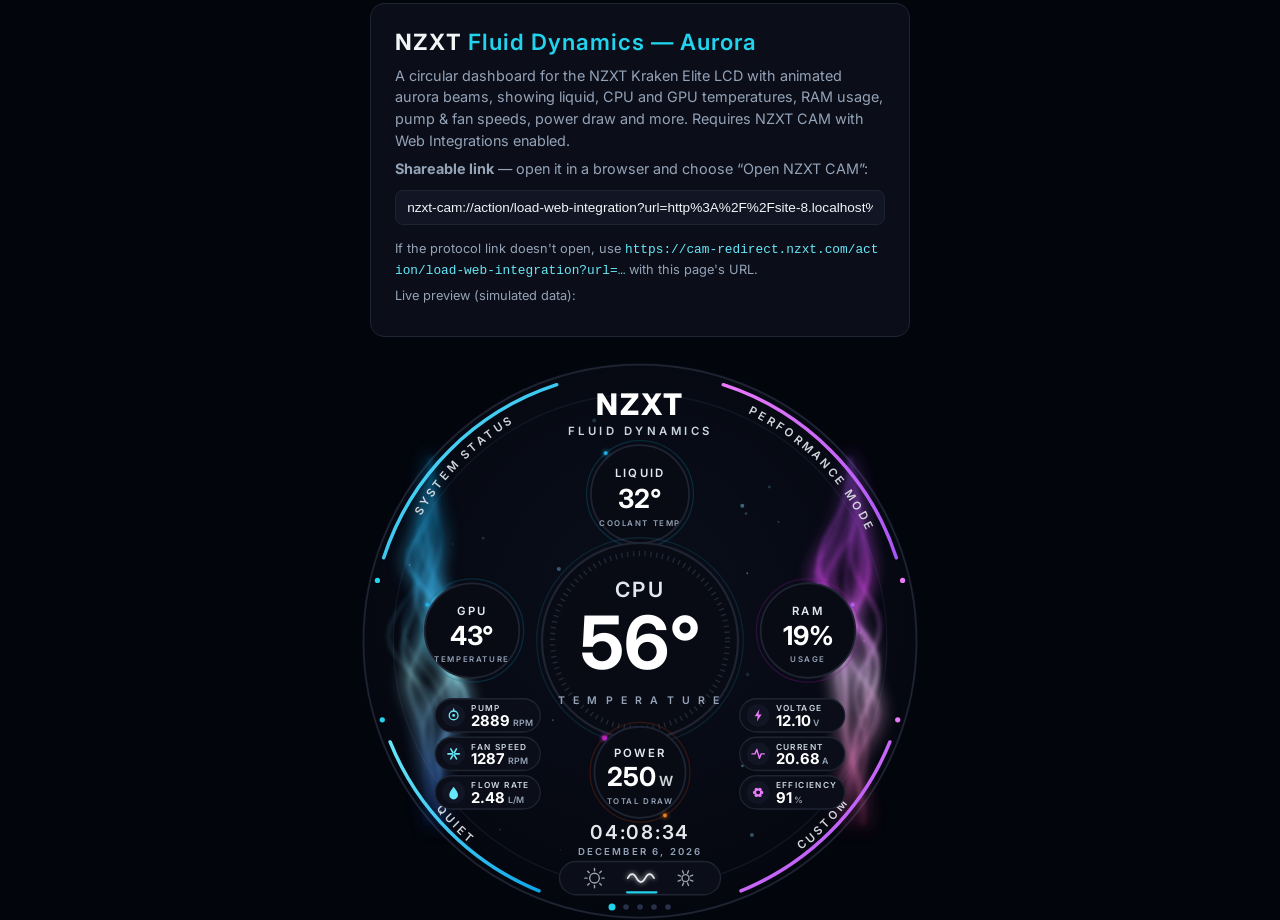
==== aurora/index.html @ 940244c0 "Add Fluid Dynamics Aurora variant with animated energy beams Clone of the circular Kraken Elite dash" ====
<!DOCTYPE html>
<html lang="en">
<head>
  <meta charset="UTF-8" />
  <meta name="viewport" content="width=device-width, initial-scale=1.0" />
  <title>NZXT Fluid Dynamics Aurora — Kraken Elite Monitor</title>
  <!--
    NZXT "Fluid Dynamics — Aurora" web integration for the Kraken Elite LCD.
    Clone of the Fluid Dynamics layout with a cyan/magenta colour scheme and
    animated energy beams flowing along the left and right edges.
    Loaded inside NZXT CAM (?kraken=1) it renders the dashboard fed by
    window.nzxt.v1.onMonitoringDataUpdate; in a normal browser it shows a
    configuration card plus a live simulated preview.
  -->
  <link rel="preconnect" href="https://fonts.googleapis.com" />
  <link rel="preconnect" href="https://fonts.gstatic.com" crossorigin />
  <link href="https://fonts.googleapis.com/css2?family=Inter:wght@400;500;600;700;800&display=swap" rel="stylesheet" />
  <link rel="stylesheet" href="styles.css" />
</head>
<body>
  <div id="config" class="config" hidden>
    <h1>NZXT <span>Fluid Dynamics — Aurora</span></h1>
    <p>
      A circular dashboard for the NZXT Kraken Elite LCD with animated aurora
      beams, showing liquid, CPU and GPU temperatures, RAM usage, pump &amp; fan
      speeds, power draw and more. Requires NZXT CAM with Web Integrations enabled.
    </p>
    <label for="share-url"><strong>Shareable link</strong> — open it in a browser and choose “Open NZXT CAM”:</label>
    <input id="share-url" type="text" readonly />
    <p class="hint">
      If the protocol link doesn't open, use
      <code>https://cam-redirect.nzxt.com/action/load-web-integration?url=…</code>
      with this page's URL.
    </p>
    <p class="hint">Live preview (simulated data):</p>
  </div>

  <div id="face-wrap" class="face-wrap">
    <svg id="face" viewBox="0 0 640 640" xmlns="http://www.w3.org/2000/svg" font-family="Inter, 'Segoe UI', sans-serif">
      <defs>
        <radialGradient id="bg-grad" cx="50%" cy="42%" r="65%">
          <stop offset="0%" stop-color="#0a0e1a" />
          <stop offset="70%" stop-color="#060912" />
          <stop offset="100%" stop-color="#03050c" />
        </radialGradient>
        <linearGradient id="grad-cyan" x1="0" y1="0" x2="1" y2="1">
          <stop offset="0%" stop-color="#67e8f9" />
          <stop offset="100%" stop-color="#0ea5e9" />
        </linearGradient>
        <linearGradient id="grad-magenta" x1="0" y1="0" x2="1" y2="1">
          <stop offset="0%" stop-color="#e879f9" />
          <stop offset="100%" stop-color="#a855f7" />
        </linearGradient>
        <linearGradient id="grad-orange" x1="0" y1="0" x2="1" y2="1">
          <stop offset="0%" stop-color="#fbbf24" />
          <stop offset="100%" stop-color="#f97316" />
        </linearGradient>
        <linearGradient id="grad-cpu" x1="0" y1="0" x2="1" y2="0">
          <stop offset="0%" stop-color="#22d3ee" />
          <stop offset="100%" stop-color="#c026d3" />
        </linearGradient>
        <linearGradient id="beam-cyan" x1="0" y1="0" x2="0" y2="1">
          <stop offset="0%" stop-color="#0ea5e9" stop-opacity="0.1" />
          <stop offset="35%" stop-color="#38bdf8" />
          <stop offset="60%" stop-color="#a5f3fc" />
          <stop offset="100%" stop-color="#2563eb" stop-opacity="0.15" />
        </linearGradient>
        <linearGradient id="beam-magenta" x1="0" y1="0" x2="0" y2="1">
          <stop offset="0%" stop-color="#a855f7" stop-opacity="0.1" />
          <stop offset="35%" stop-color="#d946ef" />
          <stop offset="60%" stop-color="#f5d0fe" />
          <stop offset="100%" stop-color="#ec4899" stop-opacity="0.15" />
        </linearGradient>
        <filter id="beam-blur" x="-60%" y="-60%" width="220%" height="220%">
          <feGaussianBlur stdDeviation="2.2" />
        </filter>
        <filter id="beam-haze" x="-100%" y="-100%" width="300%" height="300%">
          <feGaussianBlur stdDeviation="9" />
        </filter>
        <filter id="soft-glow" x="-80%" y="-80%" width="260%" height="260%">
          <feGaussianBlur stdDeviation="3" result="b" />
          <feMerge>
            <feMergeNode in="b" /><feMergeNode in="SourceGraphic" />
          </feMerge>
        </filter>
      </defs>

      <!-- face background -->
      <circle cx="320" cy="320" r="318" fill="url(#bg-grad)" />
      <circle cx="320" cy="320" r="316" fill="none" stroke="#1f2433" stroke-width="2" />
      <circle cx="320" cy="320" r="282" fill="none" stroke="#121624" stroke-width="1.5" />

      <!-- ambient particles (built by script) -->
      <g id="particles"></g>

      <!-- animated aurora beams (paths generated + animated by script) -->
      <g id="beams-haze" filter="url(#beam-haze)"></g>
      <g id="beams" filter="url(#beam-blur)"></g>

      <!-- outer mode arcs + curved labels (paths set by script) -->
      <g id="outer">
        <path id="arc-tl" fill="none" stroke="url(#grad-cyan)" stroke-width="4" stroke-linecap="round" />
        <path id="arc-tr" fill="none" stroke="url(#grad-magenta)" stroke-width="4" stroke-linecap="round" />
        <path id="arc-bl" fill="none" stroke="url(#grad-cyan)" stroke-width="4" stroke-linecap="round" />
        <path id="arc-br" fill="none" stroke="url(#grad-magenta)" stroke-width="4" stroke-linecap="round" />
        <path id="lbl-tl" fill="none" />
        <path id="lbl-tr" fill="none" />
        <path id="lbl-bl" fill="none" />
        <path id="lbl-br" fill="none" />
        <text class="arc-label"><textPath href="#lbl-tl" startOffset="50%" text-anchor="middle">SYSTEM STATUS</textPath></text>
        <text class="arc-label"><textPath href="#lbl-tr" startOffset="50%" text-anchor="middle">PERFORMANCE MODE</textPath></text>
        <text class="arc-label"><textPath href="#lbl-bl" startOffset="50%" text-anchor="middle">QUIET</textPath></text>
        <text class="arc-label"><textPath href="#lbl-br" startOffset="50%" text-anchor="middle">CUSTOM</textPath></text>
        <circle id="dot-tl" r="3" fill="#22d3ee" />
        <circle id="dot-tr" r="3" fill="#e879f9" />
        <circle id="dot-bl" r="3" fill="#22d3ee" />
        <circle id="dot-br" r="3" fill="#e879f9" />
      </g>

      <!-- header -->
      <g id="header" text-anchor="middle">
        <text x="320" y="62" class="logo">NZXT</text>
        <text x="320" y="84" class="subtitle">FLUID DYNAMICS</text>
      </g>

      <!-- LIQUID circle (top) -->
      <g id="g-liquid" text-anchor="middle">
        <circle cx="320" cy="152" r="56" fill="#080b14" stroke="#1f2433" stroke-width="2" />
        <circle class="ring-under ring-cyan" cx="320" cy="152" r="61" />
        <circle id="liquid-arc" class="arc arc-cyan" cx="320" cy="152" r="61" pathLength="100"
                transform="rotate(-130 320 152)" filter="url(#soft-glow)" />
        <text x="320" y="132" class="small-label">LIQUID</text>
        <text id="liquid-value" x="320" y="168" class="mid-value">--°</text>
        <text x="320" y="188" class="tiny-label">COOLANT TEMP</text>
      </g>

      <!-- CPU circle (center) -->
      <g id="g-cpu" text-anchor="middle">
        <circle cx="320" cy="320" r="112" fill="#080b14" stroke="#1f2433" stroke-width="2.5" />
        <circle cx="320" cy="320" r="100" fill="none" stroke="#222838" stroke-width="6"
                stroke-dasharray="1.5 5.2" />
        <circle class="ring-under ring-cpu" cx="320" cy="320" r="118" />
        <circle id="cpu-arc" class="arc arc-big arc-cpu" cx="320" cy="320" r="118" pathLength="100"
                transform="rotate(110 320 320)" filter="url(#soft-glow)" />
        <text x="320" y="270" class="cpu-title">CPU</text>
        <text id="cpu-value" x="320" y="352" class="big-value">--°</text>
        <text x="320" y="392" class="cpu-sub">T E M P E R A T U R E</text>
      </g>

      <!-- GPU circle (left) -->
      <g id="g-gpu" text-anchor="middle">
        <circle cx="128" cy="308" r="54" fill="#080b14" stroke="#1f2433" stroke-width="2" />
        <circle class="ring-under ring-cyan" cx="128" cy="308" r="59" />
        <circle id="gpu-arc" class="arc arc-cyan" cx="128" cy="308" r="59" pathLength="100"
                transform="rotate(-150 128 308)" filter="url(#soft-glow)" />
        <text x="128" y="290" class="small-label">GPU</text>
        <text id="gpu-value" x="128" y="324" class="mid-value">--°</text>
        <text x="128" y="344" class="tiny-label">TEMPERATURE</text>
      </g>

      <!-- RAM circle (right) -->
      <g id="g-ram" text-anchor="middle">
        <circle cx="512" cy="308" r="54" fill="#080b14" stroke="#1f2433" stroke-width="2" />
        <circle class="ring-under ring-magenta" cx="512" cy="308" r="59" />
        <circle id="ram-arc" class="arc arc-magenta" cx="512" cy="308" r="59" pathLength="100"
                transform="rotate(-30 512 308)" filter="url(#soft-glow)" />
        <text x="512" y="290" class="small-label">RAM</text>
        <text id="ram-value" x="512" y="324" class="mid-value">--%</text>
        <text x="512" y="344" class="tiny-label">USAGE</text>
      </g>

      <!-- POWER circle (bottom) -->
      <g id="g-power" text-anchor="middle">
        <circle cx="320" cy="470" r="52" fill="#080b14" stroke="#1f2433" stroke-width="2" />
        <circle class="ring-under ring-orange" cx="320" cy="470" r="57" />
        <circle id="power-arc" class="arc arc-orange" cx="320" cy="470" r="57" pathLength="100"
                transform="rotate(60 320 470)" filter="url(#soft-glow)" />
        <text x="320" y="452" class="small-label">POWER</text>
        <text id="power-value" x="320" y="486" class="mid-value">--<tspan class="unit"> W</tspan></text>
        <text x="320" y="506" class="tiny-label">TOTAL DRAW</text>
      </g>

      <!-- stat pills (built by script) -->
      <g id="pills-left"></g>
      <g id="pills-right"></g>

      <!-- clock -->
      <g text-anchor="middle">
        <text id="clock-time" x="320" y="546" class="clock">--:--:--</text>
        <text id="clock-date" x="320" y="564" class="clock-date">—</text>
      </g>

      <!-- bottom control bar -->
      <g id="controls">
        <rect x="228" y="572" width="184" height="38" rx="19" fill="#0b0e18" stroke="#1f2433" stroke-width="1.5" />
        <!-- sun -->
        <g stroke="#9ca3af" stroke-width="1.6" fill="none" stroke-linecap="round">
          <circle cx="268" cy="591" r="5.5" />
          <g id="sun-rays"></g>
        </g>
        <!-- wave (active) -->
        <path d="M306 591 q5 -9 10 0 t10 0 t10 0" fill="none" stroke="#e5e7eb" stroke-width="2"
              stroke-linecap="round" filter="url(#soft-glow)" />
        <rect x="304" y="606" width="36" height="2.5" rx="1.25" fill="#22d3ee" />
        <!-- gear -->
        <g stroke="#9ca3af" stroke-width="1.6" fill="none" stroke-linecap="round">
          <circle cx="372" cy="591" r="4" />
          <g id="gear-teeth"></g>
        </g>
      </g>

      <!-- pagination dots -->
      <g id="dots">
        <circle cx="288" cy="624" r="4" fill="#22d3ee" />
        <circle cx="304" cy="624" r="3.2" fill="#28304a" />
        <circle cx="320" cy="624" r="3.2" fill="#28304a" />
        <circle cx="336" cy="624" r="3.2" fill="#28304a" />
        <circle cx="352" cy="624" r="3.2" fill="#28304a" />
      </g>
    </svg>
  </div>

  <script src="script.js"></script>
</body>
</html>
---- aurora/styles.css ----
/*
  NZXT "Fluid Dynamics — Aurora" theme. Same circular face as the original
  Fluid Dynamics layout but with a cyan/magenta colour scheme: cyan energy
  on the left side, magenta on the right, orange for power. Designed for the
  640×640 round Kraken Elite LCD.
*/

:root {
  --bg: #03050c;
  --cyan: #22d3ee;
  --cyan-soft: #67e8f9;
  --magenta: #d946ef;
  --magenta-soft: #e879f9;
  --orange: #f97316;
  --text: #f3f4f6;
  --muted: #94a3b8;
  --panel: #0b0e18;
  --border: #1f2433;
}

html, body {
  height: 100%;
  margin: 0;
  padding: 0;
  background: var(--bg);
  color: var(--text);
  font-family: 'Inter', 'Segoe UI', Tahoma, sans-serif;
}

body {
  display: flex;
  flex-direction: column;
  align-items: center;
  justify-content: center;
  gap: 1.5rem;
}

body.kraken {
  /* On the LCD: face fills the screen edge to edge */
  gap: 0;
}

.face-wrap {
  width: min(100vw, 100vh);
  height: min(100vw, 100vh);
  flex: none;
}

body:not(.kraken) .face-wrap {
  width: min(90vw, 560px);
  height: min(90vw, 560px);
}

#face {
  width: 100%;
  height: 100%;
  display: block;
}

/* ---- SVG typography ---- */

.logo {
  font-size: 34px;
  font-weight: 800;
  letter-spacing: 2px;
  fill: #ffffff;
}

.subtitle {
  font-size: 13px;
  font-weight: 600;
  letter-spacing: 4px;
  fill: #cbd5e1;
}

.arc-label {
  font-size: 13px;
  font-weight: 600;
  letter-spacing: 3.5px;
  fill: #d1d5db;
}

.small-label {
  font-size: 13px;
  font-weight: 600;
  letter-spacing: 2.5px;
  fill: #e2e8f0;
}

.tiny-label {
  font-size: 9px;
  font-weight: 600;
  letter-spacing: 1.8px;
  fill: var(--muted);
}

.mid-value {
  font-size: 30px;
  font-weight: 700;
  fill: #ffffff;
}

.mid-value .unit {
  font-size: 16px;
  font-weight: 600;
  fill: #d1d5db;
}

.cpu-title {
  font-size: 24px;
  font-weight: 600;
  letter-spacing: 3px;
  fill: #e2e8f0;
}

.big-value {
  font-size: 84px;
  font-weight: 700;
  fill: #ffffff;
}

.cpu-sub {
  font-size: 12px;
  font-weight: 600;
  letter-spacing: 3px;
  fill: #94a3b8;
}

.clock {
  font-size: 22px;
  font-weight: 600;
  letter-spacing: 2px;
  fill: #e5e7eb;
}

.clock-date {
  font-size: 11px;
  font-weight: 600;
  letter-spacing: 2.5px;
  fill: var(--muted);
}

/* ---- gauge arcs ---- */

.arc {
  fill: none;
  stroke-width: 4.5;
  stroke-linecap: round;
  stroke-dasharray: 0 100;
  transition: stroke-dasharray 0.6s ease;
}

.arc-big {
  stroke-width: 6;
}

.arc-cyan { stroke: url(#grad-cyan); }
.arc-magenta { stroke: url(#grad-magenta); }
.arc-orange { stroke: url(#grad-orange); }
.arc-cpu { stroke: url(#grad-cpu); }

/* faint full ring under each value arc, in the gauge's accent colour */
.ring-under {
  fill: none;
  stroke-width: 1.5;
  opacity: 0.3;
}

.ring-cyan { stroke: #0e7490; }
.ring-magenta { stroke: #86198f; }
.ring-orange { stroke: #9a3412; }
.ring-cpu { stroke: #155e75; }

/* ---- stat pills (SVG, built by script) ---- */

.pill-bg {
  fill: var(--panel);
  stroke: var(--border);
  stroke-width: 1.5;
}

.pill-icon-bg {
  fill: #121624;
}

.pill-label {
  font-size: 9.5px;
  font-weight: 600;
  letter-spacing: 1.6px;
  fill: #cbd5e1;
}

.pill-value {
  font-size: 17px;
  font-weight: 700;
  fill: #ffffff;
}

.pill-unit {
  font-size: 10px;
  font-weight: 600;
  fill: var(--muted);
}

/* ---- aurora beams & particles ---- */

#beams path,
#beams-haze path {
  fill: none;
  stroke-linecap: round;
}

#particles circle {
  fill: #7dd3fc;
}

/* ---- configuration card (browser only) ---- */

.config {
  width: 90%;
  max-width: 540px;
  background: var(--panel);
  border: 1px solid var(--border);
  border-radius: 14px;
  padding: 1.5rem;
  box-sizing: border-box;
  margin-top: 1.5rem;
}

.config h1 {
  margin: 0 0 0.6rem;
  font-size: 1.4rem;
  letter-spacing: 1px;
}

.config h1 span {
  color: var(--cyan);
  font-weight: 600;
}

.config p,
.config label {
  font-size: 0.9rem;
  line-height: 1.5;
  color: var(--muted);
  margin: 0.4rem 0;
  display: block;
}

.config .hint {
  font-size: 0.8rem;
}

.config code {
  color: var(--cyan-soft);
  word-break: break-all;
}

.config input[type='text'] {
  width: 100%;
  box-sizing: border-box;
  padding: 0.55rem 0.7rem;
  margin: 0.3rem 0 0.5rem;
  border: 1px solid var(--border);
  border-radius: 8px;
  background: #121624;
  color: var(--text);
  font-size: 0.85rem;
}

.config input[type='text']:focus {
  outline: none;
  border-color: var(--cyan);
}
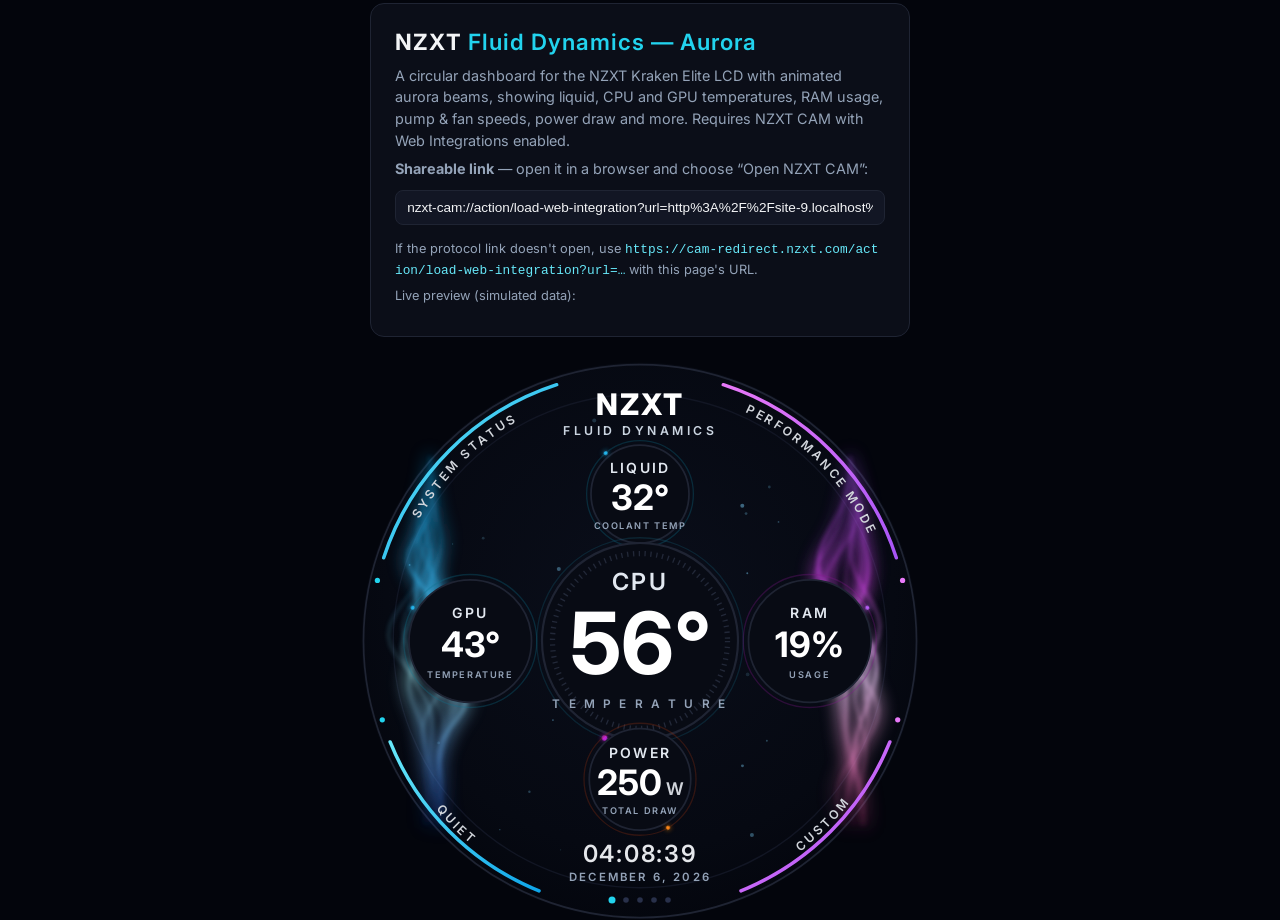
==== commit e88919f8: "Enlarge Aurora dashboard text for LCD readability Bump all font sizes (CPU value 98px, gauge values " ====
--- a/aurora/index.html
+++ b/aurora/index.html
@@ -129,9 +129,9 @@
         <circle class="ring-under ring-cyan" cx="320" cy="152" r="61" />
         <circle id="liquid-arc" class="arc arc-cyan" cx="320" cy="152" r="61" pathLength="100"
                 transform="rotate(-130 320 152)" filter="url(#soft-glow)" />
-        <text x="320" y="132" class="small-label">LIQUID</text>
-        <text id="liquid-value" x="320" y="168" class="mid-value">--°</text>
-        <text x="320" y="188" class="tiny-label">COOLANT TEMP</text>
+        <text x="320" y="128" class="small-label">LIQUID</text>
+        <text id="liquid-value" x="320" y="170" class="mid-value">--°</text>
+        <text x="320" y="192" class="tiny-label">COOLANT TEMP</text>
       </g>
 
       <!-- CPU circle (center) -->
@@ -142,80 +142,57 @@
         <circle class="ring-under ring-cpu" cx="320" cy="320" r="118" />
         <circle id="cpu-arc" class="arc arc-big arc-cpu" cx="320" cy="320" r="118" pathLength="100"
                 transform="rotate(110 320 320)" filter="url(#soft-glow)" />
-        <text x="320" y="270" class="cpu-title">CPU</text>
-        <text id="cpu-value" x="320" y="352" class="big-value">--°</text>
-        <text x="320" y="392" class="cpu-sub">T E M P E R A T U R E</text>
+        <text x="320" y="262" class="cpu-title">CPU</text>
+        <text id="cpu-value" x="320" y="358" class="big-value">--°</text>
+        <text x="320" y="396" class="cpu-sub">T E M P E R A T U R E</text>
       </g>
 
       <!-- GPU circle (left) -->
       <g id="g-gpu" text-anchor="middle">
-        <circle cx="128" cy="308" r="54" fill="#080b14" stroke="#1f2433" stroke-width="2" />
-        <circle class="ring-under ring-cyan" cx="128" cy="308" r="59" />
-        <circle id="gpu-arc" class="arc arc-cyan" cx="128" cy="308" r="59" pathLength="100"
-                transform="rotate(-150 128 308)" filter="url(#soft-glow)" />
-        <text x="128" y="290" class="small-label">GPU</text>
-        <text id="gpu-value" x="128" y="324" class="mid-value">--°</text>
-        <text x="128" y="344" class="tiny-label">TEMPERATURE</text>
+        <circle cx="126" cy="320" r="70" fill="#080b14" stroke="#1f2433" stroke-width="2" />
+        <circle class="ring-under ring-cyan" cx="126" cy="320" r="76" />
+        <circle id="gpu-arc" class="arc arc-cyan" cx="126" cy="320" r="76" pathLength="100"
+                transform="rotate(-150 126 320)" filter="url(#soft-glow)" />
+        <text x="126" y="294" class="small-label">GPU</text>
+        <text id="gpu-value" x="126" y="338" class="mid-value">--°</text>
+        <text x="126" y="362" class="tiny-label">TEMPERATURE</text>
       </g>
 
       <!-- RAM circle (right) -->
       <g id="g-ram" text-anchor="middle">
-        <circle cx="512" cy="308" r="54" fill="#080b14" stroke="#1f2433" stroke-width="2" />
-        <circle class="ring-under ring-magenta" cx="512" cy="308" r="59" />
-        <circle id="ram-arc" class="arc arc-magenta" cx="512" cy="308" r="59" pathLength="100"
-                transform="rotate(-30 512 308)" filter="url(#soft-glow)" />
-        <text x="512" y="290" class="small-label">RAM</text>
-        <text id="ram-value" x="512" y="324" class="mid-value">--%</text>
-        <text x="512" y="344" class="tiny-label">USAGE</text>
+        <circle cx="514" cy="320" r="70" fill="#080b14" stroke="#1f2433" stroke-width="2" />
+        <circle class="ring-under ring-magenta" cx="514" cy="320" r="76" />
+        <circle id="ram-arc" class="arc arc-magenta" cx="514" cy="320" r="76" pathLength="100"
+                transform="rotate(-30 514 320)" filter="url(#soft-glow)" />
+        <text x="514" y="294" class="small-label">RAM</text>
+        <text id="ram-value" x="514" y="338" class="mid-value">--%</text>
+        <text x="514" y="362" class="tiny-label">USAGE</text>
       </g>
 
       <!-- POWER circle (bottom) -->
       <g id="g-power" text-anchor="middle">
-        <circle cx="320" cy="470" r="52" fill="#080b14" stroke="#1f2433" stroke-width="2" />
-        <circle class="ring-under ring-orange" cx="320" cy="470" r="57" />
-        <circle id="power-arc" class="arc arc-orange" cx="320" cy="470" r="57" pathLength="100"
-                transform="rotate(60 320 470)" filter="url(#soft-glow)" />
-        <text x="320" y="452" class="small-label">POWER</text>
-        <text id="power-value" x="320" y="486" class="mid-value">--<tspan class="unit"> W</tspan></text>
-        <text x="320" y="506" class="tiny-label">TOTAL DRAW</text>
-      </g>
-
-      <!-- stat pills (built by script) -->
-      <g id="pills-left"></g>
-      <g id="pills-right"></g>
+        <circle cx="320" cy="478" r="58" fill="#080b14" stroke="#1f2433" stroke-width="2" />
+        <circle class="ring-under ring-orange" cx="320" cy="478" r="64" />
+        <circle id="power-arc" class="arc arc-orange" cx="320" cy="478" r="64" pathLength="100"
+                transform="rotate(60 320 478)" filter="url(#soft-glow)" />
+        <text x="320" y="454" class="small-label">POWER</text>
+        <text id="power-value" x="320" y="496" class="mid-value">--<tspan class="unit"> W</tspan></text>
+        <text x="320" y="518" class="tiny-label">TOTAL DRAW</text>
+      </g>
 
       <!-- clock -->
       <g text-anchor="middle">
-        <text id="clock-time" x="320" y="546" class="clock">--:--:--</text>
-        <text id="clock-date" x="320" y="564" class="clock-date">—</text>
-      </g>
-
-      <!-- bottom control bar -->
-      <g id="controls">
-        <rect x="228" y="572" width="184" height="38" rx="19" fill="#0b0e18" stroke="#1f2433" stroke-width="1.5" />
-        <!-- sun -->
-        <g stroke="#9ca3af" stroke-width="1.6" fill="none" stroke-linecap="round">
-          <circle cx="268" cy="591" r="5.5" />
-          <g id="sun-rays"></g>
-        </g>
-        <!-- wave (active) -->
-        <path d="M306 591 q5 -9 10 0 t10 0 t10 0" fill="none" stroke="#e5e7eb" stroke-width="2"
-              stroke-linecap="round" filter="url(#soft-glow)" />
-        <rect x="304" y="606" width="36" height="2.5" rx="1.25" fill="#22d3ee" />
-        <!-- gear -->
-        <g stroke="#9ca3af" stroke-width="1.6" fill="none" stroke-linecap="round">
-          <circle cx="372" cy="591" r="4" />
-          <g id="gear-teeth"></g>
-        </g>
+        <text id="clock-time" x="320" y="572" class="clock">--:--:--</text>
+        <text id="clock-date" x="320" y="594" class="clock-date">—</text>
       </g>
 
       <!-- pagination dots -->
       <g id="dots">
-        <circle cx="288" cy="624" r="4" fill="#22d3ee" />
-        <circle cx="304" cy="624" r="3.2" fill="#28304a" />
-        <circle cx="320" cy="624" r="3.2" fill="#28304a" />
-        <circle cx="336" cy="624" r="3.2" fill="#28304a" />
-        <circle cx="352" cy="624" r="3.2" fill="#28304a" />
+        <circle cx="288" cy="616" r="4" fill="#22d3ee" />
+        <circle cx="304" cy="616" r="3.2" fill="#28304a" />
+        <circle cx="320" cy="616" r="3.2" fill="#28304a" />
+        <circle cx="336" cy="616" r="3.2" fill="#28304a" />
+        <circle cx="352" cy="616" r="3.2" fill="#28304a" />
       </g>
     </svg>
   </div>
--- a/aurora/styles.css
+++ b/aurora/styles.css
@@ -67,74 +67,74 @@
 }
 
 .subtitle {
-  font-size: 13px;
+  font-size: 14px;
   font-weight: 600;
   letter-spacing: 4px;
   fill: #cbd5e1;
 }
 
 .arc-label {
-  font-size: 13px;
+  font-size: 14px;
   font-weight: 600;
   letter-spacing: 3.5px;
   fill: #d1d5db;
 }
 
 .small-label {
-  font-size: 13px;
+  font-size: 16px;
   font-weight: 600;
   letter-spacing: 2.5px;
   fill: #e2e8f0;
 }
 
 .tiny-label {
-  font-size: 9px;
+  font-size: 10.5px;
   font-weight: 600;
   letter-spacing: 1.8px;
   fill: var(--muted);
 }
 
 .mid-value {
-  font-size: 30px;
+  font-size: 40px;
   font-weight: 700;
   fill: #ffffff;
 }
 
 .mid-value .unit {
-  font-size: 16px;
+  font-size: 20px;
   font-weight: 600;
   fill: #d1d5db;
 }
 
 .cpu-title {
-  font-size: 24px;
+  font-size: 27px;
   font-weight: 600;
   letter-spacing: 3px;
   fill: #e2e8f0;
 }
 
 .big-value {
-  font-size: 84px;
+  font-size: 98px;
   font-weight: 700;
   fill: #ffffff;
 }
 
 .cpu-sub {
-  font-size: 12px;
+  font-size: 13.5px;
   font-weight: 600;
   letter-spacing: 3px;
   fill: #94a3b8;
 }
 
 .clock {
-  font-size: 22px;
+  font-size: 27px;
   font-weight: 600;
   letter-spacing: 2px;
   fill: #e5e7eb;
 }
 
 .clock-date {
-  font-size: 11px;
+  font-size: 13px;
   font-weight: 600;
   letter-spacing: 2.5px;
   fill: var(--muted);
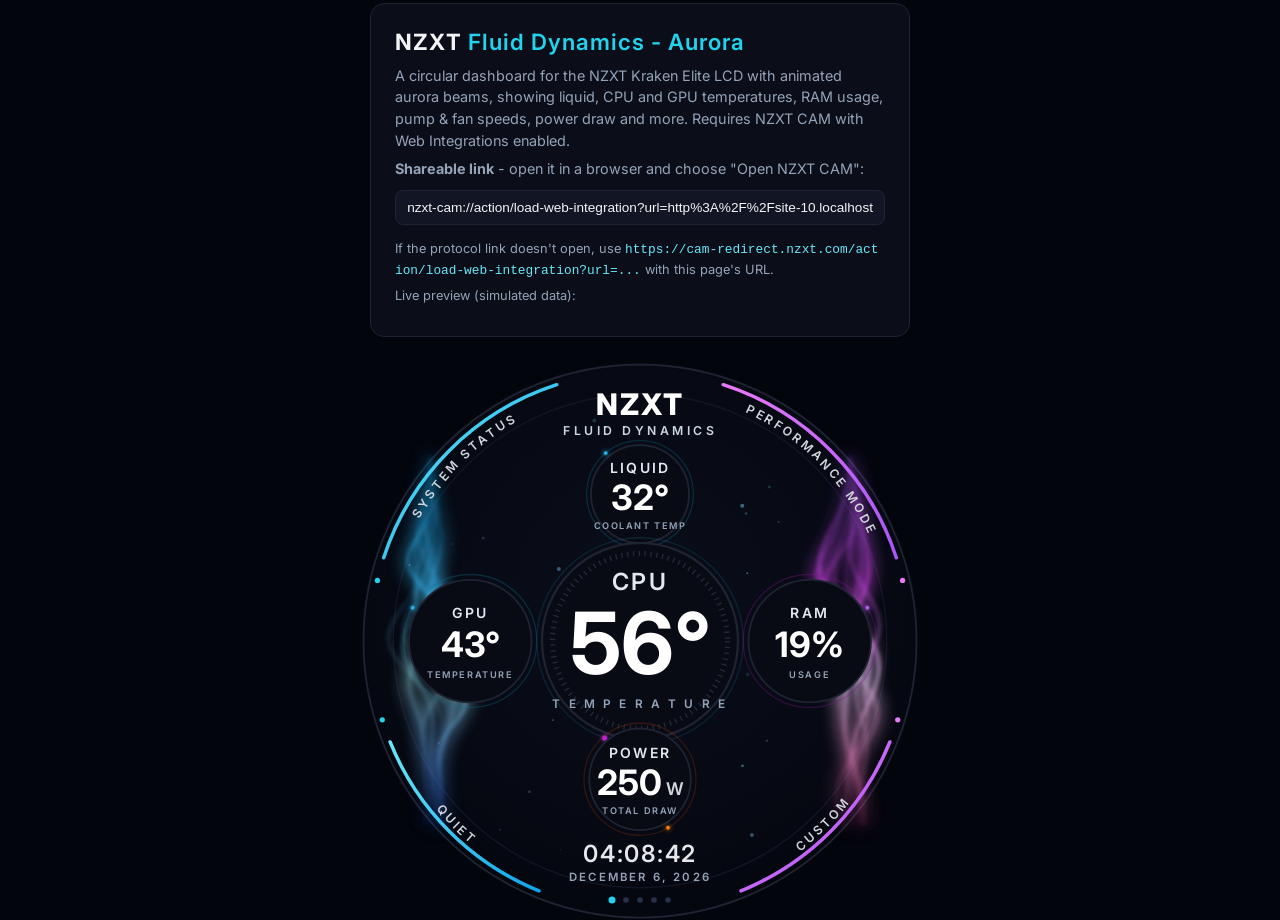
==== commit f8cfb091: "Force Aurora script refresh" ====
--- a/aurora/index.html
+++ b/aurora/index.html
@@ -3,9 +3,9 @@
 <head>
   <meta charset="UTF-8" />
   <meta name="viewport" content="width=device-width, initial-scale=1.0" />
-  <title>NZXT Fluid Dynamics Aurora — Kraken Elite Monitor</title>
+  <title>NZXT Fluid Dynamics Aurora - Kraken Elite Monitor</title>
   <!--
-    NZXT "Fluid Dynamics — Aurora" web integration for the Kraken Elite LCD.
+    NZXT "Fluid Dynamics - Aurora" web integration for the Kraken Elite LCD.
     Clone of the Fluid Dynamics layout with a cyan/magenta colour scheme and
     animated energy beams flowing along the left and right edges.
     Loaded inside NZXT CAM (?kraken=1) it renders the dashboard fed by
@@ -19,17 +19,17 @@
 </head>
 <body>
   <div id="config" class="config" hidden>
-    <h1>NZXT <span>Fluid Dynamics — Aurora</span></h1>
+    <h1>NZXT <span>Fluid Dynamics - Aurora</span></h1>
     <p>
       A circular dashboard for the NZXT Kraken Elite LCD with animated aurora
       beams, showing liquid, CPU and GPU temperatures, RAM usage, pump &amp; fan
       speeds, power draw and more. Requires NZXT CAM with Web Integrations enabled.
     </p>
-    <label for="share-url"><strong>Shareable link</strong> — open it in a browser and choose “Open NZXT CAM”:</label>
+    <label for="share-url"><strong>Shareable link</strong> - open it in a browser and choose "Open NZXT CAM":</label>
     <input id="share-url" type="text" readonly />
     <p class="hint">
       If the protocol link doesn't open, use
-      <code>https://cam-redirect.nzxt.com/action/load-web-integration?url=…</code>
+      <code>https://cam-redirect.nzxt.com/action/load-web-integration?url=...</code>
       with this page's URL.
     </p>
     <p class="hint">Live preview (simulated data):</p>
@@ -130,7 +130,7 @@
         <circle id="liquid-arc" class="arc arc-cyan" cx="320" cy="152" r="61" pathLength="100"
                 transform="rotate(-130 320 152)" filter="url(#soft-glow)" />
         <text x="320" y="128" class="small-label">LIQUID</text>
-        <text id="liquid-value" x="320" y="170" class="mid-value">--°</text>
+        <text id="liquid-value" x="320" y="170" class="mid-value">--&#176;</text>
         <text x="320" y="192" class="tiny-label">COOLANT TEMP</text>
       </g>
 
@@ -143,7 +143,7 @@
         <circle id="cpu-arc" class="arc arc-big arc-cpu" cx="320" cy="320" r="118" pathLength="100"
                 transform="rotate(110 320 320)" filter="url(#soft-glow)" />
         <text x="320" y="262" class="cpu-title">CPU</text>
-        <text id="cpu-value" x="320" y="358" class="big-value">--°</text>
+        <text id="cpu-value" x="320" y="358" class="big-value">--&#176;</text>
         <text x="320" y="396" class="cpu-sub">T E M P E R A T U R E</text>
       </g>
 
@@ -154,7 +154,7 @@
         <circle id="gpu-arc" class="arc arc-cyan" cx="126" cy="320" r="76" pathLength="100"
                 transform="rotate(-150 126 320)" filter="url(#soft-glow)" />
         <text x="126" y="294" class="small-label">GPU</text>
-        <text id="gpu-value" x="126" y="338" class="mid-value">--°</text>
+        <text id="gpu-value" x="126" y="338" class="mid-value">--&#176;</text>
         <text x="126" y="362" class="tiny-label">TEMPERATURE</text>
       </g>
 
@@ -183,7 +183,7 @@
       <!-- clock -->
       <g text-anchor="middle">
         <text id="clock-time" x="320" y="572" class="clock">--:--:--</text>
-        <text id="clock-date" x="320" y="594" class="clock-date">—</text>
+        <text id="clock-date" x="320" y="594" class="clock-date">-</text>
       </g>
 
       <!-- pagination dots -->
@@ -197,6 +197,6 @@
     </svg>
   </div>
 
-  <script src="script.js"></script>
+  <script src="script.js?v=20260625-gpu"></script>
 </body>
 </html>
